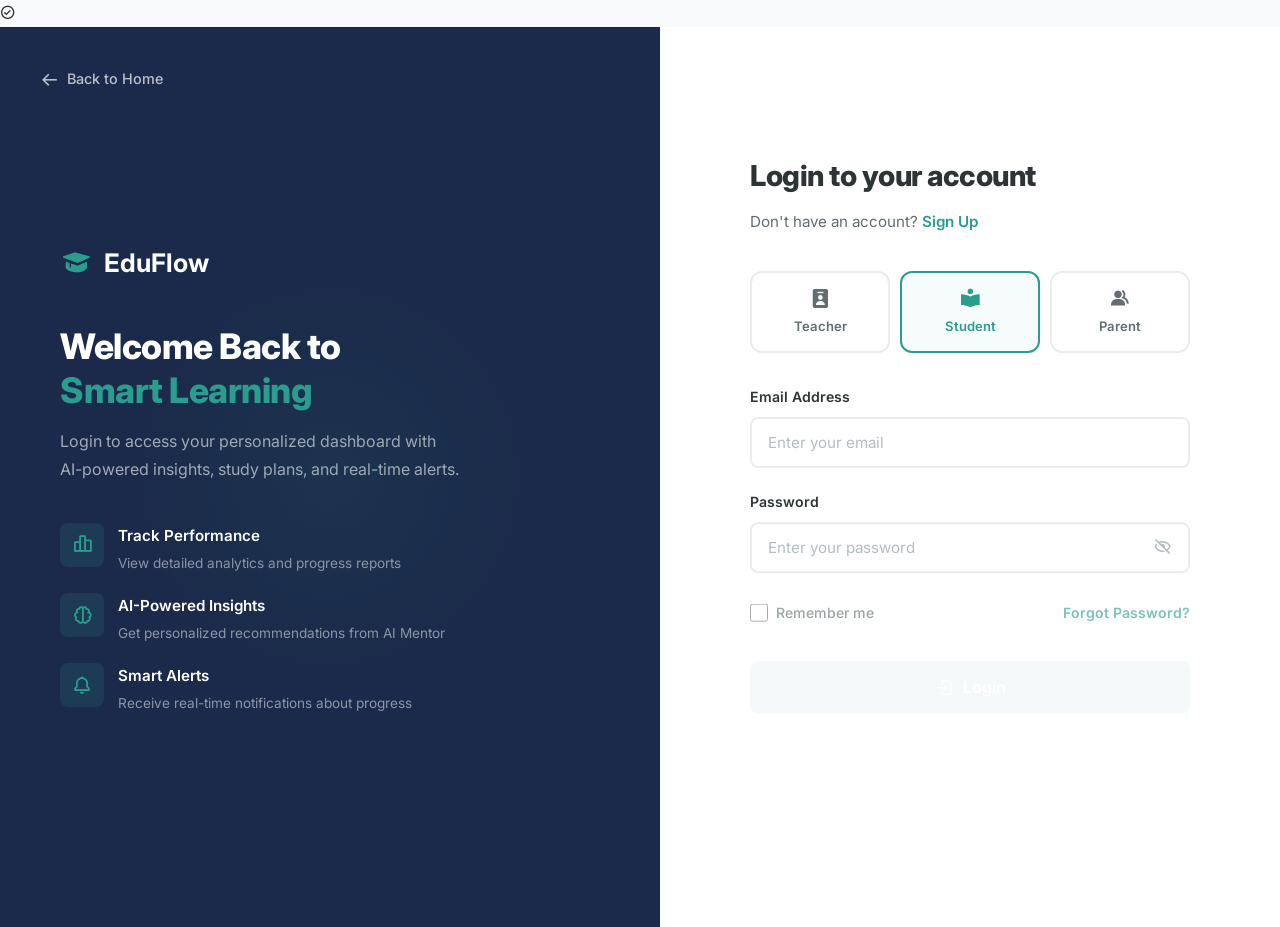
==== pages/login.html @ 2bdc966b "uploding all the filest" ====
<!DOCTYPE html>
<html lang="en">
<head>
    <meta charset="UTF-8">
    <meta name="viewport" content="width=device-width, initial-scale=1.0">
    <meta name="description" content="Login to EduFlow — Access your personalized dashboard as a Teacher, Student, or Parent.">
    <title>Login — EduFlow</title>

    <!-- Google Fonts -->
    <link rel="preconnect" href="https://fonts.googleapis.com">
    <link rel="preconnect" href="https://fonts.gstatic.com" crossorigin>
    <link href="https://fonts.googleapis.com/css2?family=Inter:wght@400;500;600;700;800&display=swap" rel="stylesheet">
    
    <!-- Boxicons -->
    <link href="https://unpkg.com/boxicons@2.1.4/css/boxicons.min.css" rel="stylesheet">
    
    <!-- Stylesheets (base + auth) -->
    <link rel="stylesheet" href="../css/style.css">
    <link rel="stylesheet" href="../css/auth.css">
</head>

<body>
    <!-- ============================================
         SUCCESS NOTIFICATION (hidden by default)
         ============================================ -->
    <div class="auth-success" id="auth-success">
        <i class='bx bx-check-circle'></i>
        <span></span>
    </div>


    <!-- ============================================
         LOGIN PAGE — Split screen layout
         ============================================ -->
    <div class="auth-page">
        
        <!-- ============================
             LEFT — Branding Panel
             ============================ -->
        <div class="auth-branding">
            <!-- Back to Home -->
            <a href="../index.html" class="auth-back">
                <i class='bx bx-arrow-back'></i>
                Back to Home
            </a>
            
            <!-- Logo -->
            <div class="auth-logo">
                <i class='bx bxs-graduation'></i>
                <span>EduFlow</span>
            </div>
            
            <!-- Headline -->
            <h2>Welcome Back to<br><span>Smart Learning</span></h2>
            <p>Login to access your personalized dashboard with AI-powered insights, study plans, and real-time alerts.</p>
            
            <!-- Features List -->
            <div class="auth-features">
                <div class="auth-feature">
                    <div class="auth-feature-icon">
                        <i class='bx bx-bar-chart-alt-2'></i>
                    </div>
                    <div>
                        <h4>Track Performance</h4>
                        <p>View detailed analytics and progress reports</p>
                    </div>
                </div>
                
                <div class="auth-feature">
                    <div class="auth-feature-icon">
                        <i class='bx bx-brain'></i>
                    </div>
                    <div>
                        <h4>AI-Powered Insights</h4>
                        <p>Get personalized recommendations from AI Mentor</p>
                    </div>
                </div>
                
                <div class="auth-feature">
                    <div class="auth-feature-icon">
                        <i class='bx bx-bell'></i>
                    </div>
                    <div>
                        <h4>Smart Alerts</h4>
                        <p>Receive real-time notifications about progress</p>
                    </div>
                </div>
            </div>
        </div>
        
        
        <!-- ============================
             RIGHT — Login Form
             ============================ -->
        <div class="auth-form-panel">
            <div class="auth-form-card">
                
                <!-- Mobile Header (visible only on mobile) -->
                <div class="auth-mobile-header">
                    <a href="../index.html" class="auth-back" style="position: static; color: var(--text-secondary);">
                        <i class='bx bx-arrow-back'></i>
                        Home
                    </a>
                    <div class="auth-logo" style="margin-bottom: 0; font-size: 1.2rem; color: var(--primary);">
                        <i class='bx bxs-graduation'></i>
                        <span>EduFlow</span>
                    </div>
                </div>
                
                <!-- Form Header -->
                <div class="auth-form-header">
                    <h2>Login to your account</h2>
                    <p>Don't have an account? <a href="signup.html">Sign Up</a></p>
                </div>
                
                <!-- Role Selection Tabs -->
                <div class="role-tabs">
                    <div class="role-tab" data-role="teacher">
                        <i class='bx bxs-user-badge'></i>
                        <span>Teacher</span>
                    </div>
                    <div class="role-tab active" data-role="student">
                        <i class='bx bxs-book-reader'></i>
                        <span>Student</span>
                    </div>
                    <div class="role-tab" data-role="parent">
                        <i class='bx bxs-group'></i>
                        <span>Parent</span>
                    </div>
                </div>
                
                <!-- Login Form -->
                <form class="auth-form" id="login-form" novalidate>
                    <!-- Email -->
                    <div class="form-group">
                        <label class="form-label" for="login-email">Email Address</label>
                        <input 
                            type="email" 
                            class="form-input" 
                            id="login-email" 
                            placeholder="Enter your email"
                            autocomplete="email"
                            required
                        >
                        <span class="form-error">Please enter a valid email</span>
                    </div>
                    
                    <!-- Password -->
                    <div class="form-group">
                        <label class="form-label" for="login-password">Password</label>
                        <div class="input-wrapper">
                            <input 
                                type="password" 
                                class="form-input" 
                                id="login-password" 
                                placeholder="Enter your password"
                                autocomplete="current-password"
                                required
                            >
                            <button type="button" class="password-toggle" aria-label="Toggle password visibility">
                                <i class='bx bx-hide'></i>
                            </button>
                        </div>
                        <span class="form-error">Password must be at least 6 characters</span>
                    </div>
                    
                    <!-- Remember Me + Forgot Password -->
                    <div class="form-row">
                        <label class="form-checkbox">
                            <input type="checkbox" id="remember-checkbox">
                            Remember me
                        </label>
                        <a href="#" class="form-forgot">Forgot Password?</a>
                    </div>
                    
                    <!-- Submit Button -->
                    <button type="submit" class="auth-submit">
                        <i class='bx bx-log-in'></i>
                        Login
                    </button>
                </form>
                
                <!-- Divider -->
                <div class="auth-divider">
                    <span>or continue with</span>
                </div>
                
                <!-- Switch to Signup -->
                <div class="auth-switch">
                    New to EduFlow? <a href="signup.html">Create an account</a>
                </div>
            </div>
        </div>
    </div>


    <!-- Scripts -->
    <script src="https://cdnjs.cloudflare.com/ajax/libs/gsap/3.12.5/gsap.min.js"></script>
    <script src="../js/auth.js"></script>
</body>
</html>
---- css/style.css ----
/* ========================================
   EduFlow AI — Main Stylesheet
   ========================================
   
   STRUCTURE:
   1. CSS Variables (Color Palette, Spacing, etc.)
   2. Reset & Base Styles
   3. Utility Classes
   4. Buttons
   5. Navbar
   6. Hero Section
   7. Roles Section
   8. Workflow / Timeline Section
   9. AI Features Section
   10. Alerts Section
   11. Stats Section
   12. CTA Section
   13. Footer
   14. Responsive Styles (Tablet → Mobile → Small Mobile)
   
   ======================================== */


/* ========================================
   1. CSS VARIABLES
   ======================================== */
:root {
    /* --- Primary Colors --- */
    --primary: #1B2A4A;
    --primary-light: #243B6A;
    --secondary: #2A9D8F;
    --secondary-light: #35C4B3;
    
    /* --- Role Colors (each role has its own solid color) --- */
    --teacher: #264653;
    --student: #2A9D8F;
    --parent: #E76F51;
    
    /* --- AI Accent --- */
    --ai-accent: #6C3483;
    --ai-accent-light: #8E44AD;
    
    /* --- Backgrounds --- */
    --bg-light: #F8F9FA;
    --bg-dark: #1A1A2E;
    --bg-white: #FFFFFF;
    
    /* --- Text Colors --- */
    --text-primary: #2D3436;
    --text-secondary: #636E72;
    --text-light: #B2BEC3;
    --text-white: #FFFFFF;
    
    /* --- Borders & Shadows (no gradients, just clean shadows) --- */
    --border: #E8ECEF;
    --shadow-sm: 0 2px 8px rgba(0, 0, 0, 0.06);
    --shadow-md: 0 4px 20px rgba(0, 0, 0, 0.08);
    --shadow-lg: 0 8px 30px rgba(0, 0, 0, 0.12);
    --shadow-xl: 0 20px 60px rgba(0, 0, 0, 0.15);
    
    /* --- Spacing --- */
    --section-padding: 100px 0;
    --container-max: 1200px;
    
    /* --- Border Radius --- */
    --radius-sm: 8px;
    --radius-md: 12px;
    --radius-lg: 20px;
    --radius-xl: 28px;
    
    /* --- Transitions --- */
    --transition-fast: 0.2s ease;
    --transition: 0.3s ease;
    --transition-slow: 0.5s ease;
}


/* ========================================
   2. RESET & BASE STYLES
   ======================================== */
*,
*::before,
*::after {
    margin: 0;
    padding: 0;
    box-sizing: border-box;
}

html {
    scroll-behavior: smooth;
    scroll-padding-top: 80px;
}

body {
    font-family: 'Inter', -apple-system, BlinkMacSystemFont, 'Segoe UI', sans-serif;
    font-size: 16px;
    line-height: 1.7;
    color: var(--text-primary);
    background-color: var(--bg-light);
    overflow-x: hidden;
    -webkit-font-smoothing: antialiased;
    -moz-osx-font-smoothing: grayscale;
}

a {
    text-decoration: none;
    color: inherit;
    transition: var(--transition);
}

ul {
    list-style: none;
}

img {
    max-width: 100%;
    display: block;
}


/* ========================================
   3. UTILITY CLASSES
   ======================================== */

/* Container — max-width with center alignment */
.container {
    width: 100%;
    max-width: var(--container-max);
    margin: 0 auto;
    padding: 0 24px;
}

/* Section Header — centered title block used in every section */
.section-header {
    text-align: center;
    margin-bottom: 64px;
}

/* Section Tag — small colored badge above title */
.section-tag {
    display: inline-block;
    padding: 6px 16px;
    background-color: rgba(42, 157, 143, 0.1);
    color: var(--secondary);
    font-size: 0.85rem;
    font-weight: 600;
    border-radius: 50px;
    margin-bottom: 16px;
    letter-spacing: 0.5px;
}

/* Light variant for dark backgrounds */
.section-tag-light {
    background-color: rgba(42, 157, 143, 0.2);
    color: var(--secondary-light);
}

/* Section Title */
.section-title {
    font-size: 2.5rem;
    font-weight: 800;
    color: var(--text-primary);
    margin-bottom: 16px;
    letter-spacing: -0.5px;
}

/* Light variant for dark backgrounds */
.section-header-light .section-title {
    color: var(--text-white);
}

/* Section Subtitle */
.section-subtitle {
    font-size: 1.1rem;
    color: var(--text-secondary);
    max-width: 600px;
    margin: 0 auto;
    line-height: 1.8;
}

/* Light variant for dark backgrounds */
.section-header-light .section-subtitle {
    color: var(--text-light);
}


/* ========================================
   4. BUTTONS
   ======================================== */
.btn {
    display: inline-flex;
    align-items: center;
    gap: 8px;
    padding: 12px 28px;
    font-size: 0.95rem;
    font-weight: 600;
    border-radius: var(--radius-sm);
    border: 2px solid transparent;
    cursor: pointer;
    transition: var(--transition);
    font-family: inherit;
    white-space: nowrap;
}

.btn i {
    font-size: 1.2rem;
}

/* Large button */
.btn-lg {
    padding: 16px 32px;
    font-size: 1rem;
}

/* Primary button — solid teal */
.btn-primary {
    background-color: var(--secondary);
    color: var(--text-white);
    border-color: var(--secondary);
}

.btn-primary:hover {
    background-color: var(--secondary-light);
    border-color: var(--secondary-light);
    transform: translateY(-2px);
    box-shadow: 0 8px 25px rgba(42, 157, 143, 0.3);
}

/* Outline button — transparent with teal border */
.btn-outline {
    background-color: transparent;
    color: var(--secondary);
    border-color: var(--secondary);
}

.btn-outline:hover {
    background-color: var(--secondary);
    color: var(--text-white);
    transform: translateY(-2px);
}

/* White button — solid white (for dark backgrounds) */
.btn-white {
    background-color: var(--bg-white);
    color: var(--primary);
    border-color: var(--bg-white);
}

.btn-white:hover {
    background-color: transparent;
    color: var(--text-white);
    border-color: var(--text-white);
    transform: translateY(-2px);
}

/* Outline white button */
.btn-outline-white {
    background-color: transparent;
    color: var(--text-white);
    border-color: rgba(255, 255, 255, 0.4);
}

.btn-outline-white:hover {
    background-color: var(--bg-white);
    color: var(--primary);
    transform: translateY(-2px);
}


/* ========================================
   5. NAVBAR
   ======================================== */
.navbar {
    position: fixed;
    top: 0;
    left: 0;
    width: 100%;
    z-index: 1000;
    padding: 20px 0;
    transition: var(--transition);
    background-color: transparent;
}

/* Scrolled state — white background with shadow */
.navbar.scrolled {
    padding: 12px 0;
    background-color: var(--bg-white);
    box-shadow: var(--shadow-sm);
}

.nav-container {
    display: flex;
    align-items: center;
    justify-content: space-between;
}

/* Logo */
.nav-logo {
    display: flex;
    align-items: center;
    gap: 10px;
    font-size: 1.4rem;
    font-weight: 600;
    color: var(--text-white);
    z-index: 1001;
}

.navbar.scrolled .nav-logo {
    color: var(--primary);
}

.nav-logo i {
    font-size: 1.8rem;
    color: var(--secondary);
}

.nav-logo strong {
    color: var(--secondary);
}

/* Nav Menu — horizontal links */
.nav-menu {
    display: flex;
    align-items: center;
    gap: 8px;
}

/* Nav Links */
.nav-link {
    padding: 8px 16px;
    font-size: 0.9rem;
    font-weight: 500;
    color: rgba(255, 255, 255, 0.8);
    border-radius: var(--radius-sm);
    transition: var(--transition);
}

.navbar.scrolled .nav-link {
    color: var(--text-secondary);
}

.nav-link:hover,
.nav-link.active {
    color: var(--text-white);
    background-color: rgba(255, 255, 255, 0.1);
}

.navbar.scrolled .nav-link:hover,
.navbar.scrolled .nav-link.active {
    color: var(--secondary);
    background-color: rgba(42, 157, 143, 0.08);
}

/* Nav CTA Button */
.nav-cta {
    padding: 10px 24px;
    font-size: 0.9rem;
}

/* Nav Auth Buttons — Login + Sign Up (Desktop) */
.nav-auth {
    display: flex;
    align-items: center;
    gap: 16px;
}

.nav-login {
    font-size: 0.9rem;
    font-weight: 600;
    color: rgba(255, 255, 255, 0.85);
    padding: 8px 4px;
    transition: var(--transition);
}

.nav-login:hover {
    color: var(--text-white);
}

.navbar.scrolled .nav-login {
    color: var(--text-secondary);
}

.navbar.scrolled .nav-login:hover {
    color: var(--secondary);
}

/* Mobile-only auth buttons inside nav menu */
.nav-menu-auth {
    display: none;
}

/* Hamburger Menu Button (hidden on desktop) */
.hamburger {
    display: none;
    flex-direction: column;
    gap: 5px;
    background: none;
    border: none;
    cursor: pointer;
    z-index: 1001;
    padding: 4px;
}

.hamburger span {
    width: 24px;
    height: 2.5px;
    background-color: var(--text-white);
    border-radius: 2px;
    transition: var(--transition);
}

.navbar.scrolled .hamburger span {
    background-color: var(--text-primary);
}

/* Hamburger active state — X icon */
.hamburger.active span:nth-child(1) {
    transform: rotate(45deg) translate(5px, 5px);
}

.hamburger.active span:nth-child(2) {
    opacity: 0;
}

.hamburger.active span:nth-child(3) {
    transform: rotate(-45deg) translate(5px, -5px);
}


/* ========================================
   6. HERO SECTION
   ======================================== */
.hero {
    padding: 160px 0 100px;
    background-color: var(--primary);
    position: relative;
    overflow: hidden;
}

/* Subtle radial highlight (not a gradient — just a soft glow) */
.hero::before {
    content: '';
    position: absolute;
    top: 0;
    left: 0;
    right: 0;
    bottom: 0;
    background: radial-gradient(circle at 70% 50%, rgba(42, 157, 143, 0.06) 0%, transparent 50%);
    pointer-events: none;
}

/* Two-column grid layout */
.hero-container {
    display: grid;
    grid-template-columns: 1fr 1fr;
    gap: 60px;
    align-items: center;
}

/* Hero Badge — small tag above title */
.hero-badge {
    display: inline-flex;
    align-items: center;
    gap: 8px;
    padding: 8px 18px;
    background-color: rgba(42, 157, 143, 0.15);
    color: var(--secondary-light);
    font-size: 0.85rem;
    font-weight: 500;
    border-radius: 50px;
    margin-bottom: 24px;
}

.hero-badge i {
    font-size: 1rem;
}

/* Hero Title */
.hero-title {
    font-size: 3.5rem;
    font-weight: 800;
    color: var(--text-white);
    line-height: 1.15;
    margin-bottom: 20px;
    letter-spacing: -1px;
}

.hero-title .highlight {
    color: var(--secondary);
}

/* Hero Subtitle */
.hero-subtitle {
    font-size: 1.1rem;
    color: rgba(255, 255, 255, 0.7);
    line-height: 1.8;
    margin-bottom: 36px;
    max-width: 520px;
}

/* Hero Action Buttons */
.hero-actions {
    display: flex;
    gap: 16px;
    margin-bottom: 48px;
    flex-wrap: wrap;
}

/* Mini Stats Row */
.hero-stats-mini {
    display: flex;
    align-items: center;
    gap: 24px;
}

.hero-stat-item strong {
    display: block;
    font-size: 1.5rem;
    color: var(--text-white);
    font-weight: 700;
}

.hero-stat-item span {
    font-size: 0.85rem;
    color: rgba(255, 255, 255, 0.5);
}

.hero-stat-divider {
    width: 1px;
    height: 40px;
    background-color: rgba(255, 255, 255, 0.15);
}


/* --- Hero Visual — Dashboard Card --- */
.hero-visual {
    position: relative;
    display: flex;
    justify-content: center;
    align-items: center;
    min-height: 400px;
}

/* Dashboard Card — looks like a mini app window */
.dashboard-card {
    background-color: var(--bg-white);
    border-radius: var(--radius-lg);
    box-shadow: var(--shadow-xl);
    width: 100%;
    max-width: 400px;
    overflow: hidden;
}

/* Dashboard Header — window-style dots */
.dashboard-header {
    display: flex;
    align-items: center;
    gap: 12px;
    padding: 14px 20px;
    background-color: var(--bg-light);
    border-bottom: 1px solid var(--border);
}

.dashboard-dots {
    display: flex;
    gap: 6px;
}

.dashboard-dots span {
    width: 10px;
    height: 10px;
    border-radius: 50%;
}

.dashboard-dots span:nth-child(1) { background-color: #FF6B6B; }
.dashboard-dots span:nth-child(2) { background-color: #FFC048; }
.dashboard-dots span:nth-child(3) { background-color: #51CF66; }

.dashboard-title {
    font-size: 0.8rem;
    color: var(--text-secondary);
    font-weight: 500;
}

/* Dashboard Body */
.dashboard-body {
    padding: 24px 20px;
}

/* Student Profile Row */
.dashboard-profile {
    display: flex;
    align-items: center;
    gap: 14px;
    margin-bottom: 24px;
}

.avatar {
    width: 44px;
    height: 44px;
    border-radius: 50%;
    background-color: var(--secondary);
    color: var(--text-white);
    display: flex;
    align-items: center;
    justify-content: center;
    font-weight: 700;
    font-size: 0.9rem;
}

.dashboard-profile h4 {
    font-size: 0.95rem;
    font-weight: 600;
    color: var(--text-primary);
}

.dashboard-profile p {
    font-size: 0.8rem;
    color: var(--text-secondary);
}

/* Performance Chart (CSS bars) */
.dashboard-chart {
    display: flex;
    align-items: flex-end;
    gap: 12px;
    height: 120px;
    padding: 0 8px;
    margin-bottom: 20px;
}

.chart-bar {
    flex: 1;
    background-color: var(--bar-color, var(--secondary));
    border-radius: 6px 6px 0 0;
    height: 0; /* Animated via JS */
    position: relative;
    transition: height 1s ease;
    opacity: 0.85;
}

.chart-bar:hover {
    opacity: 1;
}

.chart-label {
    position: absolute;
    bottom: -22px;
    left: 50%;
    transform: translateX(-50%);
    font-size: 0.7rem;
    color: var(--text-secondary);
    font-weight: 500;
}

/* AI Tip Box */
.dashboard-ai-tip {
    display: flex;
    align-items: center;
    gap: 10px;
    padding: 12px 16px;
    background-color: rgba(108, 52, 131, 0.08);
    border-radius: var(--radius-sm);
    border-left: 3px solid var(--ai-accent);
}

.dashboard-ai-tip i {
    color: var(--ai-accent);
    font-size: 1.2rem;
    flex-shrink: 0;
}

.dashboard-ai-tip span {
    font-size: 0.8rem;
    color: var(--ai-accent);
    font-weight: 500;
}


/* --- Floating Badges (positioned around dashboard card) --- */
.float-badge {
    position: absolute;
    display: flex;
    align-items: center;
    gap: 8px;
    padding: 10px 18px;
    background-color: var(--bg-white);
    border-radius: var(--radius-md);
    box-shadow: var(--shadow-lg);
    font-size: 0.82rem;
    font-weight: 600;
    color: var(--text-primary);
    white-space: nowrap;
}

.float-badge i {
    font-size: 1.1rem;
}

/* Badge positions */
.float-badge-1 {
    top: 10%;
    right: -10px;
}

.float-badge-1 i { color: #51CF66; }

.float-badge-2 {
    bottom: 25%;
    left: -30px;
}

.float-badge-2 i { color: var(--ai-accent); }

.float-badge-3 {
    bottom: 5%;
    right: 0;
}

.float-badge-3 i { color: var(--parent); }


/* ========================================
   7. ROLES SECTION
   ======================================== */
.roles {
    padding: var(--section-padding);
    background-color: var(--bg-white);
}

/* 3-column grid */
.roles-grid {
    display: grid;
    grid-template-columns: repeat(3, 1fr);
    gap: 32px;
}

/* Role Card */
.role-card {
    padding: 40px 32px;
    border-radius: var(--radius-lg);
    background-color: var(--bg-white);
    border: 1px solid var(--border);
    transition: var(--transition);
    position: relative;
    overflow: hidden;
}

/* Colored top border strip */
.role-card::before {
    content: '';
    position: absolute;
    top: 0;
    left: 0;
    right: 0;
    height: 4px;
    transition: var(--transition);
}

.role-teacher::before { background-color: var(--teacher); }
.role-student::before { background-color: var(--student); }
.role-parent::before { background-color: var(--parent); }

/* Card hover effect */
.role-card:hover {
    transform: translateY(-8px);
    box-shadow: var(--shadow-lg);
    border-color: transparent;
}

/* Role Icon */
.role-icon {
    width: 60px;
    height: 60px;
    border-radius: var(--radius-md);
    display: flex;
    align-items: center;
    justify-content: center;
    margin-bottom: 24px;
}

.role-icon i {
    font-size: 1.8rem;
    color: var(--text-white);
}

/* Each role icon gets its own solid color */
.role-teacher .role-icon { background-color: var(--teacher); }
.role-student .role-icon { background-color: var(--student); }
.role-parent .role-icon { background-color: var(--parent); }

.role-card h3 {
    font-size: 1.4rem;
    font-weight: 700;
    margin-bottom: 12px;
    color: var(--text-primary);
}

.role-card p {
    font-size: 0.95rem;
    color: var(--text-secondary);
    margin-bottom: 20px;
    line-height: 1.7;
}

/* Feature List */
.role-features {
    display: flex;
    flex-direction: column;
    gap: 10px;
}

.role-features li {
    display: flex;
    align-items: center;
    gap: 10px;
    font-size: 0.9rem;
    color: var(--text-primary);
    font-weight: 500;
}

.role-features li i {
    font-size: 1.1rem;
}

/* Check icon colors per role */
.role-teacher .role-features li i { color: var(--teacher); }
.role-student .role-features li i { color: var(--student); }
.role-parent .role-features li i { color: var(--parent); }


/* ========================================
   8. WORKFLOW / TIMELINE SECTION
   ======================================== */
.workflow {
    padding: var(--section-padding);
    background-color: var(--bg-light);
}

.timeline {
    position: relative;
    max-width: 900px;
    margin: 0 auto;
    padding: 20px 0;
}

/* Vertical connecting line */
.timeline-line {
    position: absolute;
    left: 50%;
    top: 0;
    bottom: 0;
    width: 3px;
    background-color: var(--border);
    transform: translateX(-50%);
}

/* Timeline Item — each step */
.timeline-item {
    display: flex;
    align-items: center;
    margin-bottom: 50px;
    position: relative;
}

.timeline-item:last-child {
    margin-bottom: 0;
}

/* Left-aligned items (odd steps) */
.timeline-left {
    justify-content: flex-start;
    padding-right: calc(50% + 40px);
}

/* Right-aligned items (even steps) */
.timeline-right {
    justify-content: flex-end;
    padding-left: calc(50% + 40px);
}

/* Center-aligned (final step) */
.timeline-center {
    justify-content: center;
    padding: 0;
    flex-direction: column;
    align-items: center;
    padding-top: 75px; /* Space for the larger dot + gap */
}

/* Timeline Dot — numbered circle on the line */
.timeline-dot {
    position: absolute;
    left: 50%;
    transform: translateX(-50%);
    width: 40px;
    height: 40px;
    border-radius: 50%;
    background-color: var(--secondary);
    display: flex;
    align-items: center;
    justify-content: center;
    z-index: 2;
    box-shadow: 0 0 0 6px var(--bg-light);
}

.timeline-dot span {
    font-size: 0.85rem;
    font-weight: 700;
    color: var(--text-white);
}

/* Final dot — larger, different color */
.timeline-dot-final {
    width: 50px;
    height: 50px;
    background-color: var(--primary);
    top: 0;
}

/* Timeline Content Card */
.timeline-content {
    background-color: var(--bg-white);
    padding: 28px;
    border-radius: var(--radius-md);
    box-shadow: var(--shadow-sm);
    border: 1px solid var(--border);
    transition: var(--transition);
    max-width: 100%;
}

.timeline-content:hover {
    box-shadow: var(--shadow-md);
    transform: translateY(-4px);
}

/* Final step content — centered */
.timeline-content-final {
    text-align: center;
    max-width: 400px;
}

/* Timeline Step Icon */
.timeline-icon {
    width: 44px;
    height: 44px;
    border-radius: var(--radius-sm);
    background-color: rgba(42, 157, 143, 0.1);
    display: flex;
    align-items: center;
    justify-content: center;
    margin-bottom: 16px;
}

.timeline-icon i {
    font-size: 1.3rem;
    color: var(--accent, var(--secondary));
}

.timeline-content h3 {
    font-size: 1.15rem;
    font-weight: 700;
    margin-bottom: 8px;
    color: var(--text-primary);
}

.timeline-content p {
    font-size: 0.9rem;
    color: var(--text-secondary);
    line-height: 1.6;
}


/* ========================================
   9. AI FEATURES SECTION (Dark Background)
   ======================================== */
.features {
    padding: var(--section-padding);
    background-color: var(--bg-dark);
}

/* 3-column grid */
.features-grid {
    display: grid;
    grid-template-columns: repeat(3, 1fr);
    gap: 32px;
}

/* Feature Card — glass-like on dark bg */
.feature-card {
    padding: 40px 32px;
    border-radius: var(--radius-lg);
    background-color: rgba(255, 255, 255, 0.05);
    border: 1px solid rgba(255, 255, 255, 0.08);
    transition: var(--transition);
}

.feature-card:hover {
    background-color: rgba(255, 255, 255, 0.08);
    transform: translateY(-8px);
    box-shadow: 0 20px 40px rgba(0, 0, 0, 0.3);
    border-color: rgba(255, 255, 255, 0.12);
}

/* Feature Icon */
.feature-icon {
    width: 60px;
    height: 60px;
    border-radius: var(--radius-md);
    background-color: rgba(108, 52, 131, 0.2);
    display: flex;
    align-items: center;
    justify-content: center;
    margin-bottom: 24px;
}

.feature-icon i {
    font-size: 1.8rem;
    color: var(--ai-accent-light);
}

.feature-card h3 {
    font-size: 1.3rem;
    font-weight: 700;
    color: var(--text-white);
    margin-bottom: 12px;
}

.feature-card p {
    font-size: 0.95rem;
    color: var(--text-light);
    line-height: 1.7;
    margin-bottom: 20px;
}

/* Feature Tags — small pills */
.feature-tags {
    display: flex;
    flex-wrap: wrap;
    gap: 8px;
}

.feature-tags span {
    padding: 4px 14px;
    font-size: 0.78rem;
    font-weight: 500;
    color: var(--secondary-light);
    background-color: rgba(42, 157, 143, 0.12);
    border-radius: 50px;
}


/* ========================================
   10. ALERTS SECTION
   ======================================== */
.alerts {
    padding: var(--section-padding);
    background-color: var(--bg-white);
}

/* 3-column grid */
.alerts-grid {
    display: grid;
    grid-template-columns: repeat(3, 1fr);
    gap: 32px;
}

/* Alert Card — notification style */
.alert-card {
    border-radius: var(--radius-md);
    background-color: var(--bg-white);
    border: 1px solid var(--border);
    overflow: hidden;
    transition: var(--transition);
}

.alert-card:hover {
    transform: translateY(-6px);
    box-shadow: var(--shadow-lg);
}

/* Alert Header */
.alert-header {
    display: flex;
    align-items: center;
    gap: 14px;
    padding: 20px 24px;
    border-bottom: 1px solid var(--border);
}

/* Alert Icon Circle */
.alert-icon-wrapper {
    width: 42px;
    height: 42px;
    border-radius: 50%;
    display: flex;
    align-items: center;
    justify-content: center;
    flex-shrink: 0;
}

.alert-icon-wrapper i {
    font-size: 1.2rem;
    color: var(--text-white);
}

/* Role-specific icon backgrounds */
.alert-icon-student { background-color: var(--student); }
.alert-icon-teacher { background-color: var(--teacher); }
.alert-icon-parent { background-color: var(--parent); }

.alert-header h4 {
    font-size: 1rem;
    font-weight: 700;
    color: var(--text-primary);
}

.alert-time {
    font-size: 0.78rem;
    color: var(--text-secondary);
}

/* Alert Body */
.alert-body {
    padding: 20px 24px;
}

.alert-body p {
    font-size: 0.95rem;
    color: var(--text-secondary);
    line-height: 1.7;
}

/* Alert Footer */
.alert-footer {
    padding: 14px 24px;
    border-top: 1px solid var(--border);
}

/* Alert Action Link */
.alert-action {
    display: flex;
    align-items: center;
    gap: 6px;
    font-size: 0.88rem;
    font-weight: 600;
    cursor: pointer;
    transition: var(--transition);
}

/* Role-specific action colors */
.alert-student .alert-action { color: var(--student); }
.alert-teacher .alert-action { color: var(--teacher); }
.alert-parent .alert-action { color: var(--parent); }

.alert-action:hover {
    gap: 10px;
}


/* ========================================
   11. STATS SECTION
   ======================================== */
.stats {
    padding: var(--section-padding);
    background-color: var(--bg-light);
}

/* 4-column grid */
.stats-grid {
    display: grid;
    grid-template-columns: repeat(4, 1fr);
    gap: 32px;
}

/* Stat Card */
.stat-card {
    text-align: center;
    padding: 40px 24px;
    border-radius: var(--radius-lg);
    background-color: var(--bg-white);
    border: 1px solid var(--border);
    transition: var(--transition);
}

.stat-card:hover {
    transform: translateY(-4px);
    box-shadow: var(--shadow-md);
}

/* Stat Icon Circle */
.stat-icon {
    width: 56px;
    height: 56px;
    margin: 0 auto 20px;
    border-radius: 50%;
    background-color: rgba(42, 157, 143, 0.1);
    display: flex;
    align-items: center;
    justify-content: center;
}

.stat-icon i {
    font-size: 1.5rem;
    color: var(--secondary);
}

/* Stat Number (animated via JS) */
.stat-number {
    font-size: 2.5rem;
    font-weight: 800;
    color: var(--text-primary);
    margin-bottom: 6px;
    letter-spacing: -1px;
}

.stat-card p {
    font-size: 0.9rem;
    color: var(--text-secondary);
    font-weight: 500;
}


/* ========================================
   12. CTA SECTION
   ======================================== */
.cta {
    padding: var(--section-padding);
    background-color: var(--primary);
}

.cta-container {
    text-align: center;
}

.cta h2 {
    font-size: 2.5rem;
    font-weight: 800;
    color: var(--text-white);
    margin-bottom: 16px;
    letter-spacing: -0.5px;
}

.cta p {
    font-size: 1.1rem;
    color: rgba(255, 255, 255, 0.7);
    margin-bottom: 40px;
    max-width: 500px;
    margin-left: auto;
    margin-right: auto;
}

.cta-actions {
    display: flex;
    justify-content: center;
    gap: 16px;
    flex-wrap: wrap;
}


/* ========================================
   13. FOOTER
   ======================================== */
.footer {
    padding: 80px 0 0;
    background-color: var(--bg-dark);
}

/* Footer Grid — 4 columns (brand takes 2fr) */
.footer-grid {
    display: grid;
    grid-template-columns: 2fr 1fr 1fr 1fr;
    gap: 48px;
    padding-bottom: 60px;
    border-bottom: 1px solid rgba(255, 255, 255, 0.08);
}

/* Footer Logo */
.footer-logo {
    margin-bottom: 20px;
}

.footer-logo i {
    color: var(--secondary);
}

/* Footer Brand Description */
.footer-brand p {
    font-size: 0.9rem;
    color: var(--text-light);
    line-height: 1.8;
    margin-bottom: 24px;
    max-width: 320px;
}

/* Social Icons */
.footer-social {
    display: flex;
    gap: 12px;
}

.footer-social a {
    width: 40px;
    height: 40px;
    border-radius: 50%;
    background-color: rgba(255, 255, 255, 0.06);
    display: flex;
    align-items: center;
    justify-content: center;
    color: var(--text-light);
    font-size: 1.2rem;
    transition: var(--transition);
}

.footer-social a:hover {
    background-color: var(--secondary);
    color: var(--text-white);
    transform: translateY(-3px);
}

/* Footer Link Columns */
.footer-links h4 {
    font-size: 1rem;
    font-weight: 700;
    color: var(--text-white);
    margin-bottom: 20px;
}

.footer-links a {
    display: block;
    font-size: 0.9rem;
    color: var(--text-light);
    padding: 6px 0;
    transition: var(--transition);
}

.footer-links a:hover {
    color: var(--secondary);
    padding-left: 4px;
}

/* Footer Bottom Bar */
.footer-bottom {
    display: flex;
    justify-content: space-between;
    align-items: center;
    padding: 28px 0;
}

.footer-bottom p {
    font-size: 0.85rem;
    color: var(--text-light);
}


/* ========================================
   14. RESPONSIVE STYLES
   ======================================== */

/* --- Tablet (max-width: 1024px) --- */
@media (max-width: 1024px) {
    .hero-title {
        font-size: 2.8rem;
    }
    
    .hero-container {
        gap: 40px;
    }
    
    .roles-grid,
    .features-grid,
    .alerts-grid {
        grid-template-columns: repeat(2, 1fr);
    }
    
    .stats-grid {
        grid-template-columns: repeat(2, 1fr);
    }
    
    .footer-grid {
        grid-template-columns: 1fr 1fr;
        gap: 40px;
    }
    
    .section-title {
        font-size: 2rem;
    }
}


/* --- Mobile (max-width: 768px) --- */
@media (max-width: 768px) {
    /* Mobile Nav Menu — slide-in from right */
    .nav-menu {
        position: fixed;
        top: 0;
        right: -100%;
        width: 280px;
        height: 100vh;
        background-color: var(--bg-white);
        flex-direction: column;
        padding: 100px 32px 40px;
        gap: 4px;
        transition: var(--transition-slow);
        box-shadow: var(--shadow-xl);
    }
    
    .nav-menu.active {
        right: 0;
    }
    
    .nav-menu .nav-link {
        color: var(--text-primary);
        padding: 12px 16px;
        font-size: 1rem;
        width: 100%;
    }
    
    .nav-menu .nav-link:hover,
    .nav-menu .nav-link.active {
        background-color: rgba(42, 157, 143, 0.08);
        color: var(--secondary);
    }
    
    /* Hide desktop auth buttons, show hamburger */
    .nav-auth {
        display: none;
    }
    
    .hamburger {
        display: flex;
    }
    
    /* Show mobile auth buttons inside slide-in menu */
    .nav-menu-auth {
        display: flex;
        flex-direction: column;
        gap: 10px;
        margin-top: 20px;
        padding-top: 20px;
        border-top: 1px solid var(--border);
        width: 100%;
    }
    
    .nav-menu-auth .btn {
        width: 100%;
        justify-content: center;
    }
    
    /* Hero — single column */
    .hero {
        padding: 120px 0 80px;
    }
    
    .hero-container {
        grid-template-columns: 1fr;
        text-align: center;
    }
    
    .hero-title {
        font-size: 2.2rem;
    }
    
    .hero-subtitle {
        margin-left: auto;
        margin-right: auto;
    }
    
    .hero-actions {
        justify-content: center;
    }
    
    .hero-stats-mini {
        justify-content: center;
    }
    
    .hero-visual {
        min-height: 340px;
    }
    
    .float-badge-2 {
        left: 0;
    }
    
    /* Stack cards vertically */
    .roles-grid,
    .features-grid,
    .alerts-grid {
        grid-template-columns: 1fr;
    }
    
    .stats-grid {
        grid-template-columns: repeat(2, 1fr);
        gap: 20px;
    }
    
    /* Timeline — single column layout */
    .timeline-line {
        left: 20px;
    }
    
    .timeline-dot {
        left: 20px;
        width: 36px;
        height: 36px;
    }
    
    .timeline-left,
    .timeline-right {
        padding-left: 60px;
        padding-right: 0;
        justify-content: flex-start;
    }
    
    .timeline-center {
        padding-left: 60px;
        justify-content: flex-start;
        flex-direction: row;
        align-items: center;
        padding-top: 0;
    }
    
    .timeline-dot-final {
        top: auto;
    }
    
    .timeline-content-final {
        text-align: left;
    }
    
    /* Smaller titles */
    .section-title {
        font-size: 1.8rem;
    }
    
    .cta h2 {
        font-size: 1.8rem;
    }
    
    /* Footer — single column */
    .footer-grid {
        grid-template-columns: 1fr;
        gap: 32px;
    }
    
    .footer-bottom {
        flex-direction: column;
        gap: 8px;
        text-align: center;
    }
}


/* --- Small Mobile (max-width: 480px) --- */
@media (max-width: 480px) {
    .hero-title {
        font-size: 1.8rem;
    }
    
    .hero-actions {
        flex-direction: column;
        align-items: center;
    }
    
    .hero-stats-mini {
        flex-direction: column;
        gap: 16px;
    }
    
    .hero-stat-divider {
        width: 40px;
        height: 1px;
    }
    
    .btn-lg {
        padding: 14px 24px;
        font-size: 0.9rem;
        width: 100%;
        justify-content: center;
    }
    
    .stats-grid {
        grid-template-columns: 1fr;
    }
    
    .stat-number {
        font-size: 2rem;
    }
    
    .cta-actions {
        flex-direction: column;
        align-items: center;
    }
    
    .role-card,
    .feature-card,
    .alert-card {
        padding: 28px 20px;
    }
    
    .timeline-content {
        padding: 20px;
    }
}
---- css/auth.css ----
/* ========================================
   EduFlow — Auth Pages Stylesheet (Login / Signup)
   ========================================
   
   STRUCTURE:
   1. Auth Layout (split screen)
   2. Branding Panel (left side)
   3. Form Panel (right side)
   4. Role Tabs
   5. Form Elements
   6. Form Actions
   7. Password Toggle
   8. Auth Animations
   9. Responsive Styles
   
   ======================================== */


/* ========================================
   1. AUTH LAYOUT — Split screen (branding + form)
   ======================================== */
.auth-page {
    min-height: 100vh;
    display: flex;
    background-color: var(--bg-white);
}


/* ========================================
   2. BRANDING PANEL — Left side (dark background)
   ======================================== */
.auth-branding {
    flex: 1;
    background-color: var(--primary);
    padding: 60px;
    display: flex;
    flex-direction: column;
    justify-content: center;
    position: relative;
    overflow: hidden;
}

/* Subtle glow effect on branding panel */
.auth-branding::before {
    content: '';
    position: absolute;
    top: 50%;
    left: 50%;
    transform: translate(-50%, -50%);
    width: 400px;
    height: 400px;
    background: radial-gradient(circle, rgba(42, 157, 143, 0.08) 0%, transparent 70%);
    pointer-events: none;
}

/* Back to home link */
.auth-back {
    position: absolute;
    top: 40px;
    left: 40px;
    display: flex;
    align-items: center;
    gap: 8px;
    color: rgba(255, 255, 255, 0.7);
    font-size: 0.9rem;
    font-weight: 500;
    transition: var(--transition);
}

.auth-back:hover {
    color: var(--text-white);
}

.auth-back i {
    font-size: 1.2rem;
}

/* Logo in branding panel */
.auth-logo {
    display: flex;
    align-items: center;
    gap: 12px;
    font-size: 1.6rem;
    font-weight: 700;
    color: var(--text-white);
    margin-bottom: 40px;
}

.auth-logo i {
    font-size: 2rem;
    color: var(--secondary);
}

/* Branding headline */
.auth-branding h2 {
    font-size: 2.2rem;
    font-weight: 800;
    color: var(--text-white);
    line-height: 1.25;
    margin-bottom: 16px;
    letter-spacing: -0.5px;
}

.auth-branding h2 span {
    color: var(--secondary);
}

.auth-branding > p {
    font-size: 1rem;
    color: rgba(255, 255, 255, 0.6);
    line-height: 1.7;
    margin-bottom: 40px;
    max-width: 400px;
}

/* Feature list in branding panel */
.auth-features {
    display: flex;
    flex-direction: column;
    gap: 20px;
}

.auth-feature {
    display: flex;
    align-items: flex-start;
    gap: 14px;
}

.auth-feature-icon {
    width: 44px;
    height: 44px;
    min-width: 44px;
    border-radius: var(--radius-sm);
    background-color: rgba(42, 157, 143, 0.15);
    display: flex;
    align-items: center;
    justify-content: center;
}

.auth-feature-icon i {
    font-size: 1.3rem;
    color: var(--secondary);
}

.auth-feature h4 {
    font-size: 0.95rem;
    font-weight: 600;
    color: var(--text-white);
    margin-bottom: 4px;
}

.auth-feature p {
    font-size: 0.85rem;
    color: rgba(255, 255, 255, 0.5);
    line-height: 1.5;
}


/* ========================================
   3. FORM PANEL — Right side (white background)
   ======================================== */
.auth-form-panel {
    flex: 1;
    display: flex;
    align-items: center;
    justify-content: center;
    padding: 60px 40px;
    background-color: var(--bg-white);
}

/* Form wrapper — max width for readability */
.auth-form-card {
    width: 100%;
    max-width: 440px;
}

/* Form header */
.auth-form-header {
    margin-bottom: 36px;
}

.auth-form-header h2 {
    font-size: 1.8rem;
    font-weight: 800;
    color: var(--text-primary);
    margin-bottom: 8px;
    letter-spacing: -0.5px;
}

.auth-form-header p {
    font-size: 0.95rem;
    color: var(--text-secondary);
}

.auth-form-header p a {
    color: var(--secondary);
    font-weight: 600;
}

.auth-form-header p a:hover {
    text-decoration: underline;
}


/* ========================================
   4. ROLE TABS — Teacher / Student / Parent selection
   ======================================== */
.role-tabs {
    display: flex;
    gap: 10px;
    margin-bottom: 32px;
}

.role-tab {
    flex: 1;
    display: flex;
    flex-direction: column;
    align-items: center;
    gap: 6px;
    padding: 14px 8px;
    border: 2px solid var(--border);
    border-radius: var(--radius-md);
    cursor: pointer;
    transition: border-color var(--transition), background-color var(--transition), color var(--transition), box-shadow var(--transition);
    background-color: var(--bg-white);
}

.role-tab i {
    font-size: 1.4rem;
    color: var(--text-secondary);
    transition: color var(--transition);
}

.role-tab span {
    font-size: 0.82rem;
    font-weight: 600;
    color: var(--text-secondary);
    transition: color var(--transition);
}

/* Role tab hover */
.role-tab:hover {
    border-color: var(--text-light);
    transform: translateY(-2px);
}

/* Active states — each role gets its own color */
.role-tab.active[data-role="teacher"] {
    border-color: var(--teacher);
    background-color: rgba(38, 70, 83, 0.04);
}

.role-tab.active[data-role="teacher"] i { color: var(--teacher); }
.role-tab.active[data-role="teacher"] span { color: var(--teacher); }

.role-tab.active[data-role="student"] {
    border-color: var(--student);
    background-color: rgba(42, 157, 143, 0.04);
}

.role-tab.active[data-role="student"] i { color: var(--student); }
.role-tab.active[data-role="student"] span { color: var(--student); }

.role-tab.active[data-role="parent"] {
    border-color: var(--parent);
    background-color: rgba(231, 111, 81, 0.04);
}

.role-tab.active[data-role="parent"] i { color: var(--parent); }
.role-tab.active[data-role="parent"] span { color: var(--parent); }


/* ========================================
   5. FORM ELEMENTS — Input fields, labels
   ======================================== */
.auth-form {
    display: flex;
    flex-direction: column;
}

.form-group {
    margin-bottom: 22px;
}

.form-label {
    display: block;
    margin-bottom: 8px;
    font-size: 0.88rem;
    font-weight: 600;
    color: var(--text-primary);
}

/* Input wrapper — for password toggle icon */
.input-wrapper {
    position: relative;
}

.form-input {
    width: 100%;
    padding: 14px 16px;
    border: 2px solid var(--border);
    border-radius: var(--radius-sm);
    font-size: 0.95rem;
    font-family: inherit;
    color: var(--text-primary);
    background-color: var(--bg-white);
    transition: var(--transition);
    outline: none;
}

.form-input::placeholder {
    color: var(--text-light);
}

/* Focus state */
.form-input:focus {
    border-color: var(--secondary);
    box-shadow: 0 0 0 3px rgba(42, 157, 143, 0.1);
}

/* Error state */
.form-input.error {
    border-color: #E74C3C;
    box-shadow: 0 0 0 3px rgba(231, 76, 60, 0.1);
}

.form-error {
    display: none;
    font-size: 0.8rem;
    color: #E74C3C;
    margin-top: 6px;
    font-weight: 500;
}

.form-error.visible {
    display: block;
}


/* ========================================
   6. FORM ACTIONS — Buttons, links, checkboxes
   ======================================== */

/* Form row — for inline elements like "remember me" + "forgot password" */
.form-row {
    display: flex;
    align-items: center;
    justify-content: space-between;
    margin-bottom: 28px;
}

/* Checkbox */
.form-checkbox {
    display: flex;
    align-items: center;
    gap: 8px;
    cursor: pointer;
    font-size: 0.88rem;
    color: var(--text-secondary);
    font-weight: 500;
}

.form-checkbox input[type="checkbox"] {
    width: 18px;
    height: 18px;
    accent-color: var(--secondary);
    cursor: pointer;
}

/* Forgot password link */
.form-forgot {
    font-size: 0.88rem;
    font-weight: 600;
    color: var(--secondary);
}

.form-forgot:hover {
    text-decoration: underline;
}

/* Submit button */
.auth-submit {
    width: 100%;
    padding: 16px;
    background-color: var(--secondary);
    color: var(--text-white);
    border: none;
    border-radius: var(--radius-sm);
    font-size: 1rem;
    font-weight: 700;
    cursor: pointer;
    transition: background-color var(--transition), box-shadow var(--transition);
    font-family: inherit;
    display: flex;
    align-items: center;
    justify-content: center;
    gap: 10px;
}

.auth-submit i {
    font-size: 1.2rem;
}

.auth-submit:hover {
    background-color: var(--secondary-light);
    transform: translateY(-2px);
    box-shadow: 0 8px 25px rgba(42, 157, 143, 0.3);
}

.auth-submit:active {
    transform: translateY(0);
}

/* Divider line */
.auth-divider {
    display: flex;
    align-items: center;
    gap: 16px;
    margin: 28px 0;
}

.auth-divider::before,
.auth-divider::after {
    content: '';
    flex: 1;
    height: 1px;
    background-color: var(--border);
}

.auth-divider span {
    font-size: 0.82rem;
    color: var(--text-light);
    font-weight: 500;
    white-space: nowrap;
}

/* Switch form link (login ↔ signup) */
.auth-switch {
    text-align: center;
    margin-top: 28px;
    font-size: 0.92rem;
    color: var(--text-secondary);
}

.auth-switch a {
    color: var(--secondary);
    font-weight: 600;
}

.auth-switch a:hover {
    text-decoration: underline;
}


/* ========================================
   7. PASSWORD TOGGLE — Eye icon in password field
   ======================================== */
.password-toggle {
    position: absolute;
    right: 14px;
    top: 50%;
    transform: translateY(-50%);
    background: none;
    border: none;
    cursor: pointer;
    color: var(--text-light);
    font-size: 1.2rem;
    padding: 4px;
    transition: var(--transition);
}

.password-toggle:hover {
    color: var(--text-secondary);
}

/* Add right padding to password input for the toggle button */
.input-wrapper .form-input {
    padding-right: 44px;
}


/* ========================================
   8. DYNAMIC TOAST NOTIFICATION SYSTEM
   ======================================== */
#toast-container {
    position: fixed;
    top: 24px;
    right: 24px;
    z-index: 99999;
    display: flex;
    flex-direction: column;
    gap: 12px;
    max-width: 400px;
    width: calc(100% - 48px);
    pointer-events: none;
}

.toast {
    background: rgba(255, 255, 255, 0.95);
    backdrop-filter: blur(10px);
    -webkit-backdrop-filter: blur(10px);
    color: var(--text-primary, #2d3748);
    padding: 14px 20px;
    border-radius: 10px;
    box-shadow: 0 10px 30px rgba(0, 0, 0, 0.08), 0 2px 10px rgba(0, 0, 0, 0.04);
    display: flex;
    align-items: center;
    gap: 14px;
    pointer-events: auto;
    font-size: 0.92rem;
    font-weight: 500;
    line-height: 1.45;
    border-left: 5px solid var(--secondary, #2a9d8f);
    animation: toast-slide-in 0.35s cubic-bezier(0.175, 0.885, 0.32, 1.275) forwards;
    transition: opacity 0.3s, transform 0.3s;
}

.toast-icon {
    font-size: 1.4rem;
    flex-shrink: 0;
}

.toast-message {
    flex-grow: 1;
}

.toast-close {
    background: none;
    border: none;
    font-size: 1.3rem;
    cursor: pointer;
    color: var(--text-light, #a0aec0);
    padding: 0 4px;
    line-height: 1;
    transition: color 0.2s;
}

.toast-close:hover {
    color: var(--text-primary, #2d3748);
}

/* Toast types */
.toast-success {
    border-left-color: #2ec4b6; /* vibrant teal-green */
}
.toast-success .toast-icon {
    color: #2ec4b6;
}

.toast-error {
    border-left-color: #e71d36; /* deep rich red */
}
.toast-error .toast-icon {
    color: #e71d36;
}

.toast-warning {
    border-left-color: #ff9f1c; /* energetic yellow-orange */
}
.toast-warning .toast-icon {
    color: #ff9f1c;
}

.toast-info {
    border-left-color: #011627; /* sleek dark blue */
}
.toast-info .toast-icon {
    color: #011627;
}

.toast-fade-out {
    opacity: 0;
    transform: translateY(-12px);
}

@keyframes toast-slide-in {
    from {
        opacity: 0;
        transform: translateX(100%) scale(0.9);
    }
    to {
        opacity: 1;
        transform: translateX(0) scale(1);
    }
}



/* ========================================
   9. RESPONSIVE STYLES
   ======================================== */

/* Tablet */
@media (max-width: 1024px) {
    .auth-branding {
        padding: 40px;
    }
    
    .auth-branding h2 {
        font-size: 1.8rem;
    }
    
    .auth-form-panel {
        padding: 40px 32px;
    }
}

/* Mobile — hide branding panel, full-width form */
@media (max-width: 768px) {
    .auth-page {
        flex-direction: column;
    }
    
    .auth-branding {
        display: none;
    }
    
    .auth-form-panel {
        padding: 40px 24px;
        min-height: 100vh;
    }
    
    .auth-form-card {
        max-width: 100%;
    }
    
    /* Show mobile header (logo + back link) */
    .auth-mobile-header {
        display: flex;
        align-items: center;
        justify-content: space-between;
        margin-bottom: 32px;
    }
    
    .role-tabs {
        gap: 8px;
    }
    
    .role-tab {
        padding: 10px 6px;
    }
    
    .role-tab span {
        font-size: 0.75rem;
    }
}

/* Desktop — hide mobile header */
@media (min-width: 769px) {
    .auth-mobile-header {
        display: none;
    }
}

/* Small Mobile */
@media (max-width: 480px) {
    .auth-form-panel {
        padding: 24px 16px;
    }
    
    .auth-form-header h2 {
        font-size: 1.5rem;
    }
    
    .form-row {
        flex-direction: column;
        align-items: flex-start;
        gap: 12px;
    }
}
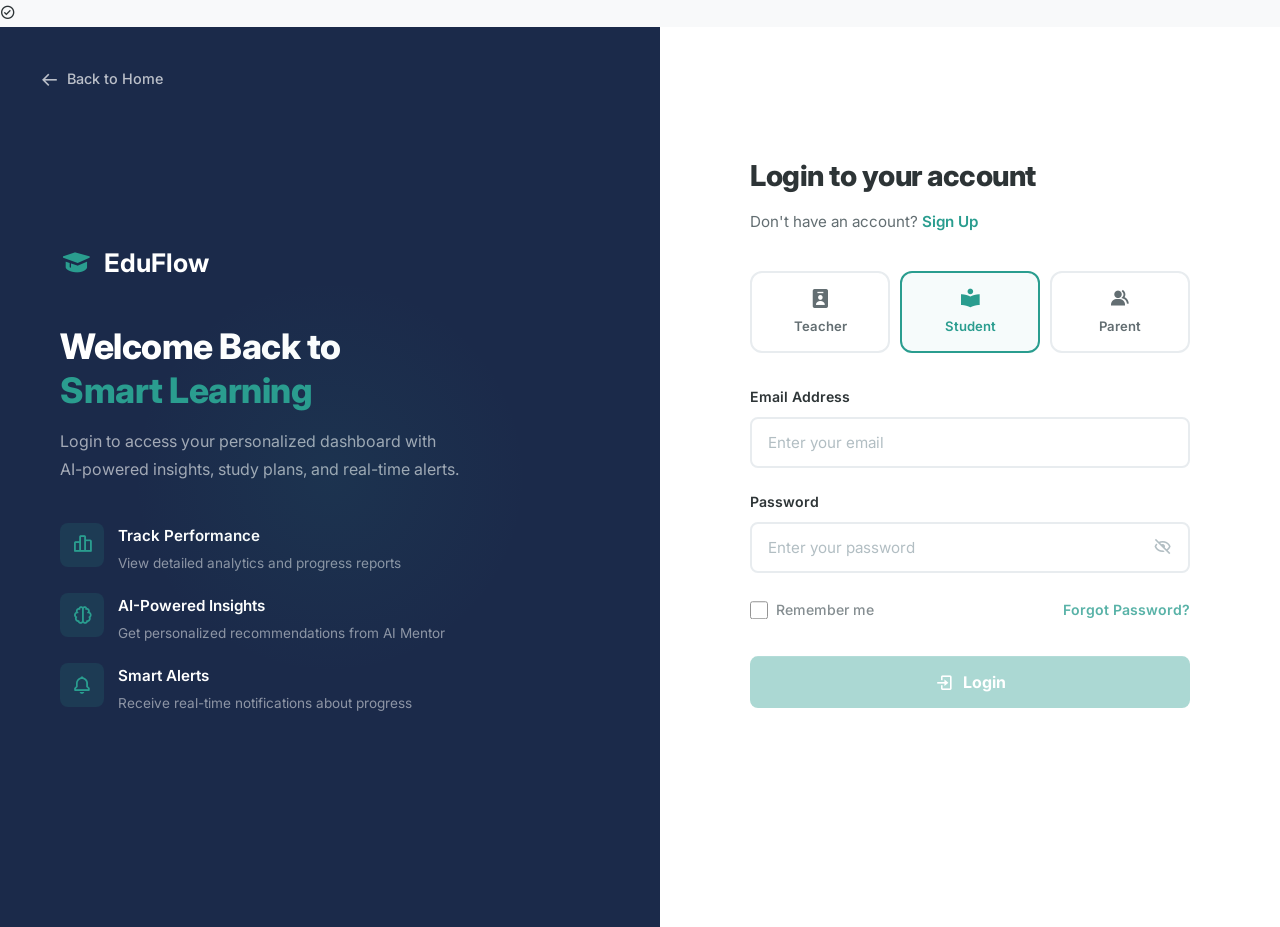
==== commit 82d5020f: "feat: implement authentication system and role-based dashboards with core JS utilities" ====
--- a/pages/login.html
+++ b/pages/login.html
@@ -196,6 +196,7 @@
 
     <!-- Scripts -->
     <script src="https://cdnjs.cloudflare.com/ajax/libs/gsap/3.12.5/gsap.min.js"></script>
+    <script src="../js/config.js"></script>
     <script src="../js/auth.js"></script>
 </body>
 </html>
--- a/css/auth.css
+++ b/css/auth.css
@@ -513,6 +513,74 @@
     border-left: 5px solid var(--secondary, #2a9d8f);
     animation: toast-slide-in 0.35s cubic-bezier(0.175, 0.885, 0.32, 1.275) forwards;
     transition: opacity 0.3s, transform 0.3s;
+    position: relative;
+    overflow: hidden; /* Clips the progress bar */
+}
+
+/* Shake animation for errors/warnings */
+.toast-shake {
+    animation: toast-slide-in 0.35s cubic-bezier(0.175, 0.885, 0.32, 1.275) forwards, toast-shake-key 0.4s ease-in-out 0.35s;
+}
+
+@keyframes toast-shake-key {
+    0%, 100% { transform: translateX(0); }
+    20%, 60% { transform: translateX(-6px); }
+    40%, 80% { transform: translateX(6px); }
+}
+
+/* Progress bar indicators */
+.toast-progress {
+    position: absolute;
+    bottom: 0;
+    left: 0;
+    height: 3px;
+    width: 100%;
+    transform-origin: left;
+    background: rgba(0, 0, 0, 0.08);
+}
+
+.toast-success .toast-progress { background-color: #2ec4b6; }
+.toast-error .toast-progress { background-color: #e71d36; }
+.toast-warning .toast-progress { background-color: #ff9f1c; }
+.toast-info .toast-progress { background-color: #011627; }
+
+@keyframes toast-progress-shrink {
+    from { transform: scaleX(1); }
+    to { transform: scaleX(0); }
+}
+
+/* Retry Button styling inside toast */
+.toast-retry-btn {
+    background: rgba(231, 29, 54, 0.08);
+    color: #e71d36;
+    border: 1px solid rgba(231, 29, 54, 0.2);
+    padding: 6px 12px;
+    border-radius: 6px;
+    font-size: 0.8rem;
+    font-weight: 700;
+    cursor: pointer;
+    margin-top: 8px;
+    display: inline-flex;
+    align-items: center;
+    gap: 6px;
+    transition: all 0.25s ease;
+    pointer-events: auto;
+    width: fit-content;
+}
+
+.toast-retry-btn:hover:not(:disabled) {
+    background: #e71d36;
+    color: #fff;
+    border-color: #e71d36;
+    transform: translateY(-1px);
+    box-shadow: 0 4px 10px rgba(231, 29, 54, 0.25);
+}
+
+.toast-retry-btn:disabled {
+    background: rgba(0, 0, 0, 0.05);
+    color: var(--text-light, #a0aec0);
+    border-color: rgba(0, 0, 0, 0.08);
+    cursor: not-allowed;
 }
 
 .toast-icon {
@@ -539,7 +607,7 @@
     color: var(--text-primary, #2d3748);
 }
 
-/* Toast types */
+/* Toast types colors */
 .toast-success {
     border-left-color: #2ec4b6; /* vibrant teal-green */
 }
